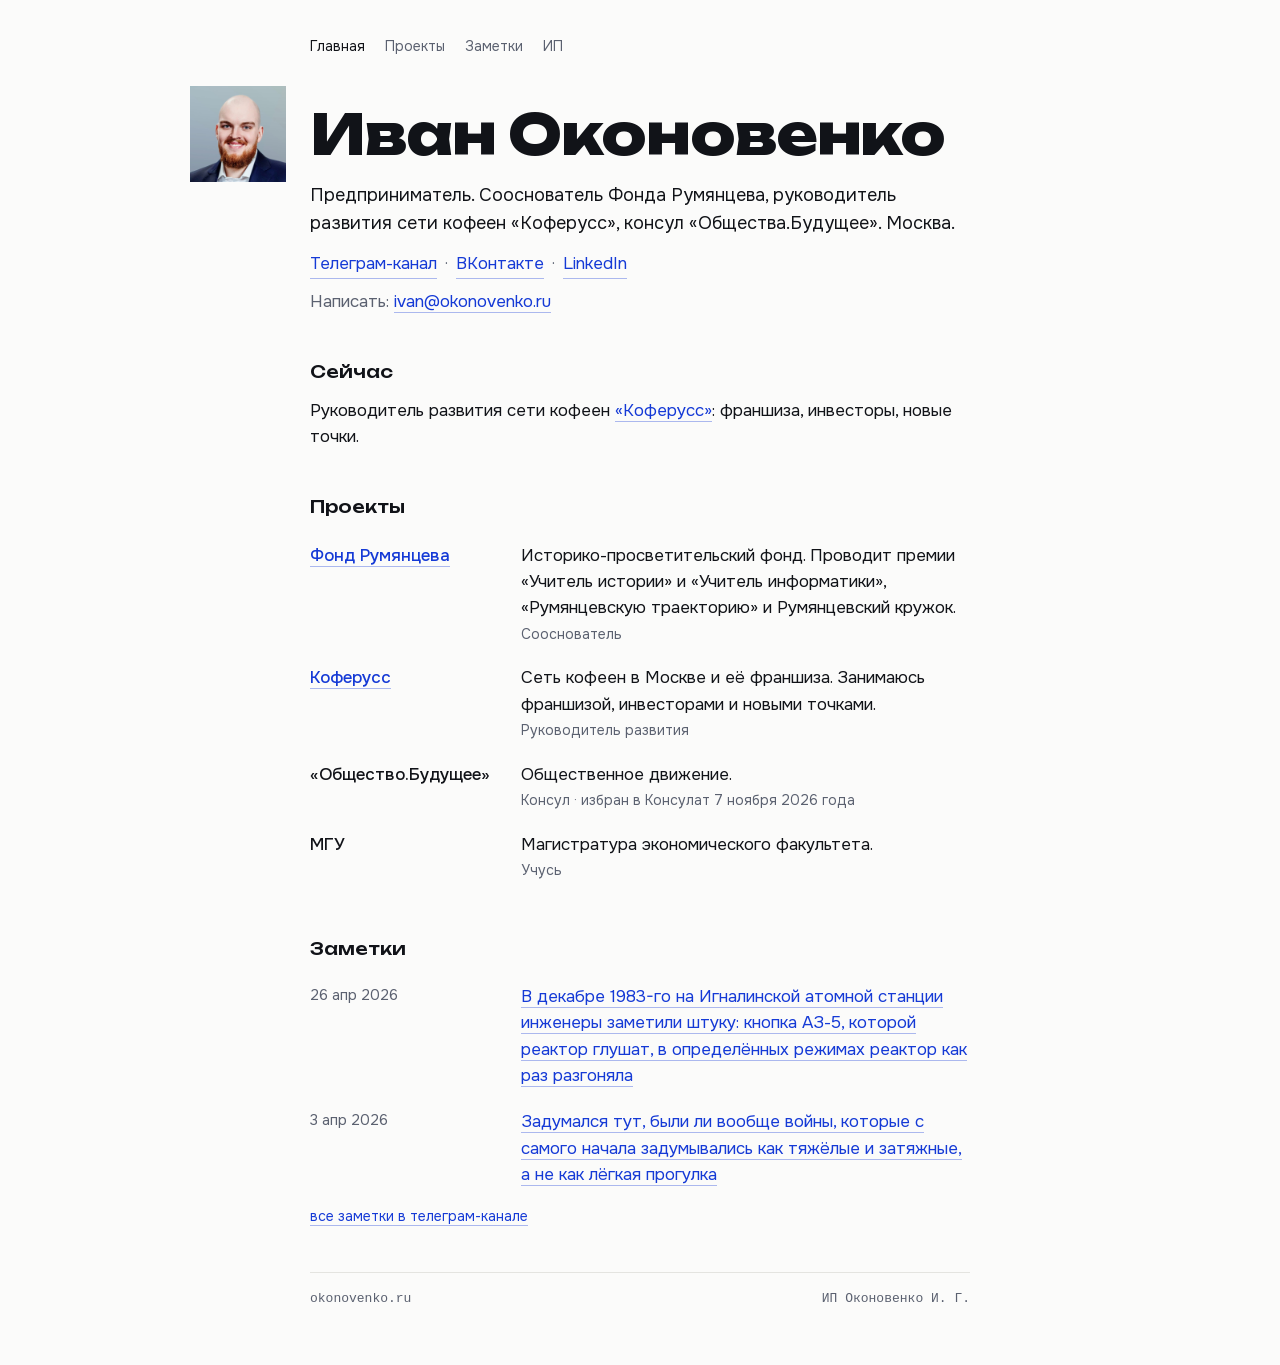
==== index.html @ ab3186ab "Главная: без TenChat, почта отдельной строкой, Фонд первым, канал не проект, блок «Сотрудничество» у" ====
<!doctype html>
<html lang="ru">
<head>
<meta charset="utf-8">
<meta name="viewport" content="width=device-width, initial-scale=1">
<title>Иван Оконовенко</title>
<meta name="description" content="Иван Оконовенко, Москва. Предприниматель, сооснователь Фонда Румянцева, руководитель развития сети кофеен «Коферусс», консул «Общества.Будущее».">
<link rel="canonical" href="https://okonovenko.ru/">
<meta name="robots" content="index, follow, max-image-preview:large">
<meta property="og:type" content="profile">
<meta property="og:title" content="Иван Оконовенко">
<meta property="og:description" content="Иван Оконовенко, Москва. Предприниматель, сооснователь Фонда Румянцева, руководитель развития сети кофеен «Коферусс», консул «Общества.Будущее».">
<meta property="og:url" content="https://okonovenko.ru/">
<meta property="og:image" content="https://okonovenko.ru/og.png">
<meta property="og:image:width" content="1200">
<meta property="og:image:height" content="630">
<meta property="og:locale" content="ru_RU">
<meta name="twitter:card" content="summary_large_image">
<link rel="icon" href="/favicon.svg" type="image/svg+xml">
<link rel="stylesheet" href="/fonts.css">
<style>
*{box-sizing:border-box}
html{-webkit-text-size-adjust:100%}
body{margin:0;font-family:"Onest",system-ui,sans-serif;font-size:17px;line-height:1.55}
a{color:inherit}
a:focus-visible{outline:2px solid currentColor;outline-offset:3px}
.mono{font-family:ui-monospace,SFMono-Regular,Menlo,Consolas,monospace}

:root{--ink:#111318;--muted:#5b6170;--accent:#153ad6;--paper:#fbfbfa;--line:#e4e4e0;--tint:#eef1fc}
body{background:var(--paper);color:var(--ink);padding:20px 20px 40px}
.wrap{max-width:660px;margin:0 auto}
nav{display:flex;flex-wrap:wrap;gap:4px 20px;font-size:14px;color:var(--muted);margin-bottom:48px}
nav a{text-decoration:none}
nav a:first-child{color:var(--ink)}
nav a:hover{color:var(--accent)}
h1{font-family:"Unbounded",sans-serif;font-weight:800;font-size:clamp(30px,7.6vw,56px);line-height:1;letter-spacing:-.02em;margin:0 0 20px}
.head{display:flex;align-items:center;gap:16px;margin:0 0 20px}
.head img{width:72px;height:72px;object-fit:cover;flex:none}
.head h1{margin:0}
p{margin:0 0 14px}
.lead{font-size:18px}
.soc{display:flex;flex-wrap:wrap;gap:4px 8px;color:var(--muted)}
.wr{color:var(--muted);margin-top:-4px}
.soc a,.t a,main p a{color:var(--accent);text-decoration:none;border-bottom:1px solid rgba(21,58,214,.35)}
.soc a:hover,.t a:hover,main p a:hover{border-bottom-color:var(--accent)}
h2{font-family:"Unbounded",sans-serif;font-weight:500;font-size:17px;margin:44px 0 12px}
.row{display:grid;grid-template-columns:1fr;gap:2px 24px;padding:10px 0}
.row .t{font-weight:500}
.row .d small{display:block;color:var(--muted);font-size:14px;margin-top:2px}
.row.n .dt{font-weight:400;color:var(--muted);font-size:15px}
.row.n .d a{color:var(--accent);text-decoration:none;border-bottom:1px solid rgba(21,58,214,.35)}
.more{font-size:14px;margin-top:8px}
.box{background:var(--tint);margin:44px -20px 0;padding:8px 20px 28px}
.box h2{margin-top:24px}
.two{display:grid;grid-template-columns:1fr;gap:18px 32px;margin:18px 0 22px}
.two b{display:block;margin-bottom:4px}
.two p{margin:0}
.btn{display:inline-block;background:var(--ink);color:#fff;text-decoration:none;font-weight:500;padding:11px 20px;border-radius:999px}
.btn:hover{background:var(--accent)}
footer{margin-top:44px;border-top:1px solid var(--line);padding-top:16px;font-size:13px;color:var(--muted);display:flex;flex-wrap:wrap;gap:6px 24px;justify-content:space-between}
@media(min-width:900px){.head{position:relative}.head img{position:absolute;right:100%;margin-right:24px;width:96px;height:96px;top:50%;transform:translateY(-50%)}}
@media(min-width:700px){body{padding:36px 40px 56px}.row{grid-template-columns:11em 1fr}.two{grid-template-columns:1fr 1fr}.box{margin-left:-24px;margin-right:-24px;padding:8px 24px 30px}}

</style>
<!-- Yandex.Metrika counter -->
<script type="text/javascript">
    (function(m,e,t,r,i,k,a){
        m[i]=m[i]||function(){(m[i].a=m[i].a||[]).push(arguments)};
        m[i].l=1*new Date();
        for (var j = 0; j < document.scripts.length; j++) {if (document.scripts[j].src === r) { return; }}
        k=e.createElement(t),a=e.getElementsByTagName(t)[0],k.async=1,k.src=r,a.parentNode.insertBefore(k,a)
    })(window, document,'script','https://mc.yandex.ru/metrika/tag.js?id=114256014', 'ym');

    ym(114256014, 'init', {ssr:true, webvisor:true, clickmap:true, ecommerce:"dataLayer", referrer: document.referrer, url: location.href, accurateTrackBounce:true, trackLinks:true});
</script>
<noscript><div><img src="https://mc.yandex.ru/watch/114256014" style="position:absolute; left:-9999px;" alt="" /></div></noscript>
<!-- /Yandex.Metrika counter -->
</head>
<body>
<div class="wrap">
<nav><a href="/">Главная</a><a href="#proekty">Проекты</a><a href="#zametki">Заметки</a><a href="/ip/">ИП</a></nav>
<main>
<div class="head"><img src="/photo.jpg" width="480" height="480" alt="Иван Оконовенко"><h1>Иван Оконовенко</h1></div>
<p class="lead">Предприниматель. Сооснователь Фонда Румянцева, руководитель развития сети кофеен «Коферусс», консул «Общества.Будущее». Москва.</p>
<p class="soc"><a href="https://t.me/ivanokonovenko">Телеграм-канал</a> · <a href="https://vk.ru/ivanokonovenko">ВКонтакте</a> · <a href="https://ru.linkedin.com/in/ivanokonovenko">LinkedIn</a></p>
<p class="wr">Написать: <a href="mailto:ivan@okonovenko.ru">ivan@okonovenko.ru</a></p>
<h2>Сейчас</h2>
<p>Руководитель развития сети кофеен <a href="https://coffeeruss.ru/">«Коферусс»</a>: франшиза, инвесторы, новые точки.</p>
<h2 id="proekty">Проекты</h2>
<div class="row"><div class="t"><a href="https://fondrumyantseva.ru/">Фонд Румянцева</a></div><div class="d">Историко-просветительский фонд. Проводит премии «Учитель истории» и «Учитель информатики», «Румянцевскую траекторию» и Румянцевский кружок.<small>Сооснователь</small></div></div>
<div class="row"><div class="t"><a href="https://coffeeruss.ru/">Коферусс</a></div><div class="d">Сеть кофеен в Москве и её франшиза. Занимаюсь франшизой, инвесторами и новыми точками.<small>Руководитель развития</small></div></div>
<div class="row"><div class="t">«Общество.Будущее»</div><div class="d">Общественное движение.<small>Консул · избран в Консулат 7 ноября 2026 года</small></div></div>
<div class="row"><div class="t">МГУ</div><div class="d">Магистратура экономического факультета.<small>Учусь</small></div></div>
<h2 id="zametki">Заметки</h2>
<div class="row n"><div class="t dt">26 апр 2026</div><div class="d"><a href="https://t.me/ivanokonovenko/41">В декабре 1983-го на Игналинской атомной станции инженеры заметили штуку: кнопка АЗ-5, которой реактор глушат, в определённых режимах реактор как раз разгоняла</a></div></div>
<div class="row n"><div class="t dt">3 апр 2026</div><div class="d"><a href="https://t.me/ivanokonovenko/37">Задумался тут, были ли вообще войны, которые с самого начала задумывались как тяжёлые и затяжные, а не как лёгкая прогулка</a></div></div>
<p class="more"><a href="https://t.me/ivanokonovenko">все заметки в телеграм-канале</a></p>
</main>
<footer class="mono"><span>okonovenko.ru</span><span>ИП Оконовенко И. Г.</span></footer>
</div>
<script type="application/ld+json">
{
  "@context": "https://schema.org",
  "@type": "Person",
  "name": "Иван Оконовенко",
  "alternateName": ["Оконовенко Иван", "Ivan Okonovenko"],
  "url": "https://okonovenko.ru/",
  "email": "mailto:ivan@okonovenko.ru",
  "jobTitle": "Предприниматель",
  "address": {"@type": "PostalAddress", "addressLocality": "Москва", "addressCountry": "RU"},
  "mainEntityOfPage": {"@type": "WebPage", "@id": "https://okonovenko.ru/"}
}
</script>
</body>
</html>
---- fonts.css ----
/* Unbounded и Onest, SIL Open Font License 1.1 — локальные копии */
@font-face {
  font-family: 'Onest';
  font-style: normal;
  font-weight: 400;
  font-display: swap;
  src: url(fonts/onest-400-cyrillic.woff2) format('woff2');
  unicode-range: U+0301, U+0400-045F, U+0490-0491, U+04B0-04B1, U+2116;
}
@font-face {
  font-family: 'Onest';
  font-style: normal;
  font-weight: 400;
  font-display: swap;
  src: url(fonts/onest-400-latin.woff2) format('woff2');
  unicode-range: U+0000-00FF, U+0131, U+0152-0153, U+02BB-02BC, U+02C6, U+02DA, U+02DC, U+0304, U+0308, U+0329, U+2000-206F, U+20AC, U+2122, U+2191, U+2193, U+2212, U+2215, U+FEFF, U+FFFD;
}
@font-face {
  font-family: 'Onest';
  font-style: normal;
  font-weight: 500;
  font-display: swap;
  src: url(fonts/onest-500-cyrillic.woff2) format('woff2');
  unicode-range: U+0301, U+0400-045F, U+0490-0491, U+04B0-04B1, U+2116;
}
@font-face {
  font-family: 'Onest';
  font-style: normal;
  font-weight: 500;
  font-display: swap;
  src: url(fonts/onest-500-latin.woff2) format('woff2');
  unicode-range: U+0000-00FF, U+0131, U+0152-0153, U+02BB-02BC, U+02C6, U+02DA, U+02DC, U+0304, U+0308, U+0329, U+2000-206F, U+20AC, U+2122, U+2191, U+2193, U+2212, U+2215, U+FEFF, U+FFFD;
}
@font-face {
  font-family: 'Unbounded';
  font-style: normal;
  font-weight: 400;
  font-display: swap;
  src: url(fonts/unbounded-400-cyrillic.woff2) format('woff2');
  unicode-range: U+0301, U+0400-045F, U+0490-0491, U+04B0-04B1, U+2116;
}
@font-face {
  font-family: 'Unbounded';
  font-style: normal;
  font-weight: 400;
  font-display: swap;
  src: url(fonts/unbounded-400-latin.woff2) format('woff2');
  unicode-range: U+0000-00FF, U+0131, U+0152-0153, U+02BB-02BC, U+02C6, U+02DA, U+02DC, U+0304, U+0308, U+0329, U+2000-206F, U+20AC, U+2122, U+2191, U+2193, U+2212, U+2215, U+FEFF, U+FFFD;
}
@font-face {
  font-family: 'Unbounded';
  font-style: normal;
  font-weight: 500;
  font-display: swap;
  src: url(fonts/unbounded-500-cyrillic.woff2) format('woff2');
  unicode-range: U+0301, U+0400-045F, U+0490-0491, U+04B0-04B1, U+2116;
}
@font-face {
  font-family: 'Unbounded';
  font-style: normal;
  font-weight: 500;
  font-display: swap;
  src: url(fonts/unbounded-500-latin.woff2) format('woff2');
  unicode-range: U+0000-00FF, U+0131, U+0152-0153, U+02BB-02BC, U+02C6, U+02DA, U+02DC, U+0304, U+0308, U+0329, U+2000-206F, U+20AC, U+2122, U+2191, U+2193, U+2212, U+2215, U+FEFF, U+FFFD;
}
@font-face {
  font-family: 'Unbounded';
  font-style: normal;
  font-weight: 800;
  font-display: swap;
  src: url(fonts/unbounded-800-cyrillic.woff2) format('woff2');
  unicode-range: U+0301, U+0400-045F, U+0490-0491, U+04B0-04B1, U+2116;
}
@font-face {
  font-family: 'Unbounded';
  font-style: normal;
  font-weight: 800;
  font-display: swap;
  src: url(fonts/unbounded-800-latin.woff2) format('woff2');
  unicode-range: U+0000-00FF, U+0131, U+0152-0153, U+02BB-02BC, U+02C6, U+02DA, U+02DC, U+0304, U+0308, U+0329, U+2000-206F, U+20AC, U+2122, U+2191, U+2193, U+2212, U+2215, U+FEFF, U+FFFD;
}
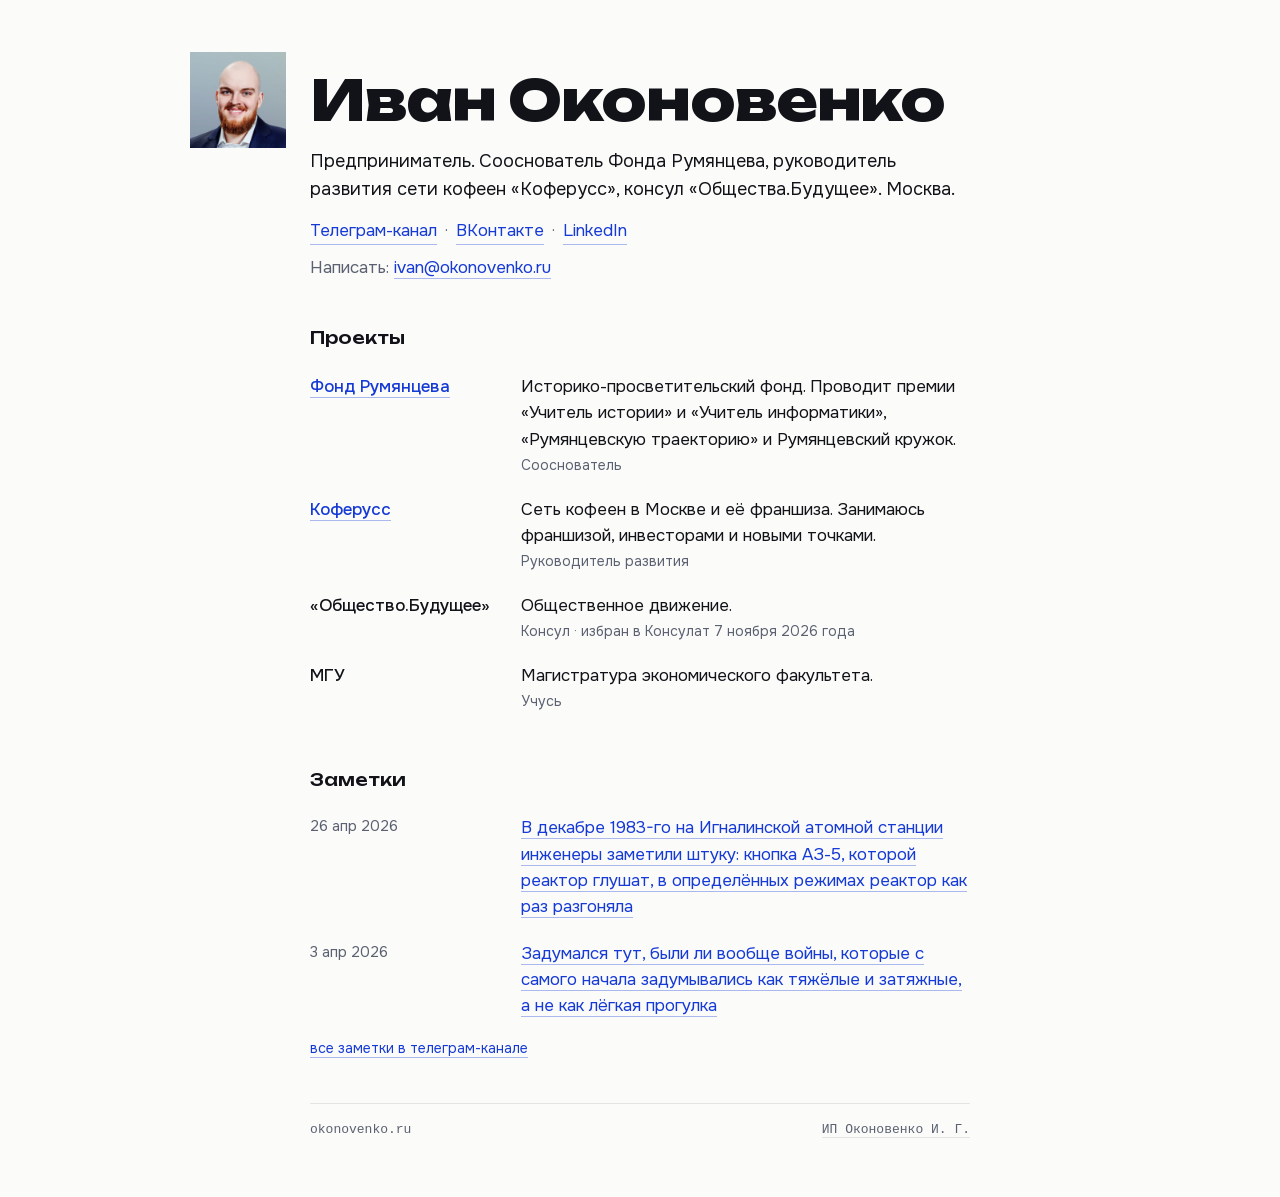
==== commit 468fc2e7: "Главная без шапки и без блока «Сейчас», ИП ссылкой в подвале; /ip: ИП для договора и оплаты консульт" ====
--- a/index.html
+++ b/index.html
@@ -27,8 +27,9 @@
 .mono{font-family:ui-monospace,SFMono-Regular,Menlo,Consolas,monospace}
 
 :root{--ink:#111318;--muted:#5b6170;--accent:#153ad6;--paper:#fbfbfa;--line:#e4e4e0;--tint:#eef1fc}
-body{background:var(--paper);color:var(--ink);padding:20px 20px 40px}
+body{background:var(--paper);color:var(--ink);padding:36px 20px 40px}
 .wrap{max-width:660px;margin:0 auto}
+footer a{text-decoration:none;border-bottom:1px solid var(--line)}
 nav{display:flex;flex-wrap:wrap;gap:4px 20px;font-size:14px;color:var(--muted);margin-bottom:48px}
 nav a{text-decoration:none}
 nav a:first-child{color:var(--ink)}
@@ -59,7 +60,7 @@
 .btn:hover{background:var(--accent)}
 footer{margin-top:44px;border-top:1px solid var(--line);padding-top:16px;font-size:13px;color:var(--muted);display:flex;flex-wrap:wrap;gap:6px 24px;justify-content:space-between}
 @media(min-width:900px){.head{position:relative}.head img{position:absolute;right:100%;margin-right:24px;width:96px;height:96px;top:50%;transform:translateY(-50%)}}
-@media(min-width:700px){body{padding:36px 40px 56px}.row{grid-template-columns:11em 1fr}.two{grid-template-columns:1fr 1fr}.box{margin-left:-24px;margin-right:-24px;padding:8px 24px 30px}}
+@media(min-width:700px){body{padding:72px 40px 56px}.row{grid-template-columns:11em 1fr}.two{grid-template-columns:1fr 1fr}.box{margin-left:-24px;margin-right:-24px;padding:8px 24px 30px}}
 
 </style>
 <!-- Yandex.Metrika counter -->
@@ -78,14 +79,11 @@
 </head>
 <body>
 <div class="wrap">
-<nav><a href="/">Главная</a><a href="#proekty">Проекты</a><a href="#zametki">Заметки</a><a href="/ip/">ИП</a></nav>
 <main>
 <div class="head"><img src="/photo.jpg" width="480" height="480" alt="Иван Оконовенко"><h1>Иван Оконовенко</h1></div>
 <p class="lead">Предприниматель. Сооснователь Фонда Румянцева, руководитель развития сети кофеен «Коферусс», консул «Общества.Будущее». Москва.</p>
 <p class="soc"><a href="https://t.me/ivanokonovenko">Телеграм-канал</a> · <a href="https://vk.ru/ivanokonovenko">ВКонтакте</a> · <a href="https://ru.linkedin.com/in/ivanokonovenko">LinkedIn</a></p>
 <p class="wr">Написать: <a href="mailto:ivan@okonovenko.ru">ivan@okonovenko.ru</a></p>
-<h2>Сейчас</h2>
-<p>Руководитель развития сети кофеен <a href="https://coffeeruss.ru/">«Коферусс»</a>: франшиза, инвесторы, новые точки.</p>
 <h2 id="proekty">Проекты</h2>
 <div class="row"><div class="t"><a href="https://fondrumyantseva.ru/">Фонд Румянцева</a></div><div class="d">Историко-просветительский фонд. Проводит премии «Учитель истории» и «Учитель информатики», «Румянцевскую траекторию» и Румянцевский кружок.<small>Сооснователь</small></div></div>
 <div class="row"><div class="t"><a href="https://coffeeruss.ru/">Коферусс</a></div><div class="d">Сеть кофеен в Москве и её франшиза. Занимаюсь франшизой, инвесторами и новыми точками.<small>Руководитель развития</small></div></div>
@@ -96,7 +94,7 @@
 <div class="row n"><div class="t dt">3 апр 2026</div><div class="d"><a href="https://t.me/ivanokonovenko/37">Задумался тут, были ли вообще войны, которые с самого начала задумывались как тяжёлые и затяжные, а не как лёгкая прогулка</a></div></div>
 <p class="more"><a href="https://t.me/ivanokonovenko">все заметки в телеграм-канале</a></p>
 </main>
-<footer class="mono"><span>okonovenko.ru</span><span>ИП Оконовенко И. Г.</span></footer>
+<footer class="mono"><span>okonovenko.ru</span><span><a href="/ip/">ИП Оконовенко И. Г.</a></span></footer>
 </div>
 <script type="application/ld+json">
 {
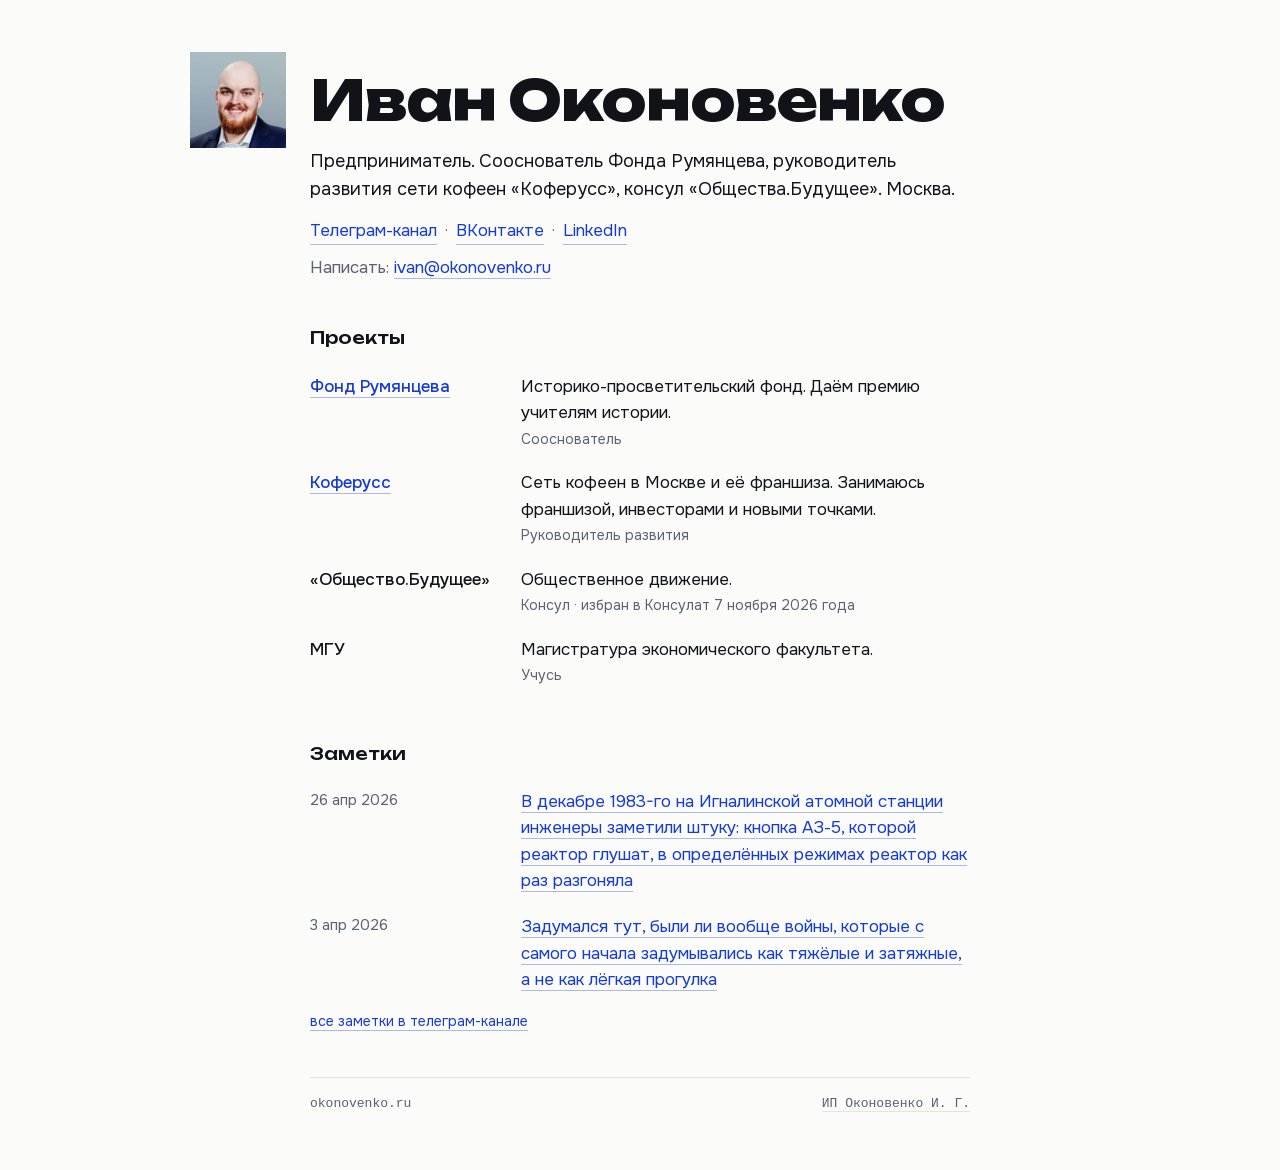
==== commit 795da534: "Фонд Румянцева: верное описание (премия учителям истории). Слово Ивана 15.11 Co-Authored-By: Claude " ====
--- a/index.html
+++ b/index.html
@@ -85,7 +85,7 @@
 <p class="soc"><a href="https://t.me/ivanokonovenko">Телеграм-канал</a> · <a href="https://vk.ru/ivanokonovenko">ВКонтакте</a> · <a href="https://ru.linkedin.com/in/ivanokonovenko">LinkedIn</a></p>
 <p class="wr">Написать: <a href="mailto:ivan@okonovenko.ru">ivan@okonovenko.ru</a></p>
 <h2 id="proekty">Проекты</h2>
-<div class="row"><div class="t"><a href="https://fondrumyantseva.ru/">Фонд Румянцева</a></div><div class="d">Историко-просветительский фонд. Проводит премии «Учитель истории» и «Учитель информатики», «Румянцевскую траекторию» и Румянцевский кружок.<small>Сооснователь</small></div></div>
+<div class="row"><div class="t"><a href="https://fondrumyantseva.ru/">Фонд Румянцева</a></div><div class="d">Историко-просветительский фонд. Даём премию учителям истории.<small>Сооснователь</small></div></div>
 <div class="row"><div class="t"><a href="https://coffeeruss.ru/">Коферусс</a></div><div class="d">Сеть кофеен в Москве и её франшиза. Занимаюсь франшизой, инвесторами и новыми точками.<small>Руководитель развития</small></div></div>
 <div class="row"><div class="t">«Общество.Будущее»</div><div class="d">Общественное движение.<small>Консул · избран в Консулат 7 ноября 2026 года</small></div></div>
 <div class="row"><div class="t">МГУ</div><div class="d">Магистратура экономического факультета.<small>Учусь</small></div></div>
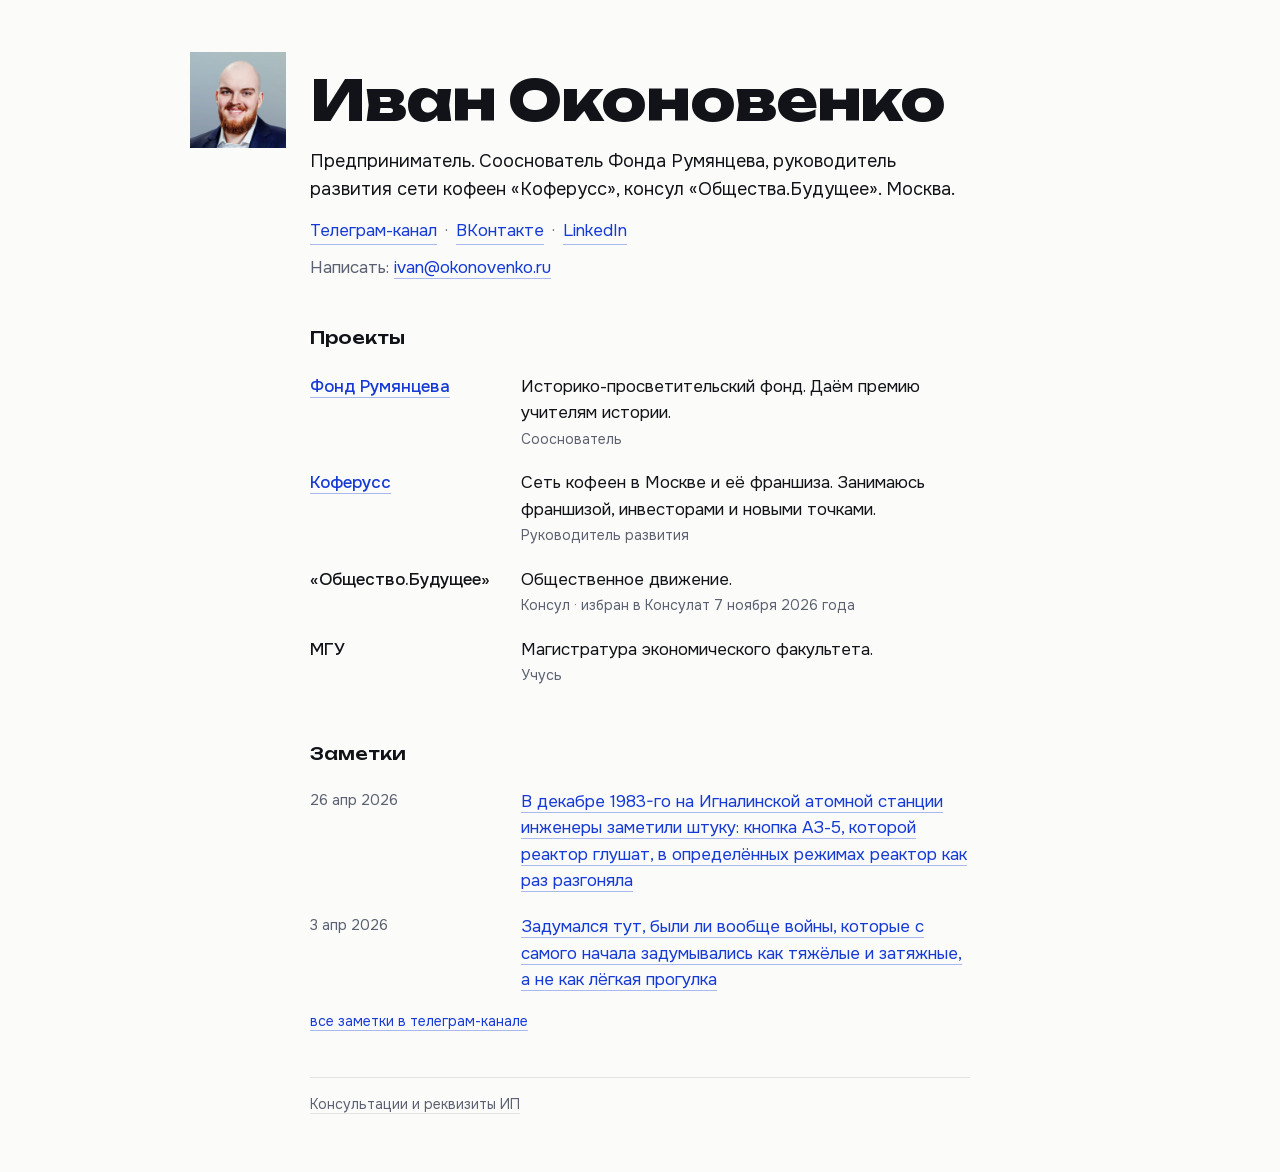
==== commit e93e602c: "Подвал главной: одна ссылка «Консультации и реквизиты ИП». Слово Ивана 15.11 Co-Authored-By: Claude " ====
--- a/index.html
+++ b/index.html
@@ -58,7 +58,7 @@
 .two p{margin:0}
 .btn{display:inline-block;background:var(--ink);color:#fff;text-decoration:none;font-weight:500;padding:11px 20px;border-radius:999px}
 .btn:hover{background:var(--accent)}
-footer{margin-top:44px;border-top:1px solid var(--line);padding-top:16px;font-size:13px;color:var(--muted);display:flex;flex-wrap:wrap;gap:6px 24px;justify-content:space-between}
+footer{margin-top:44px;border-top:1px solid var(--line);padding-top:16px;font-size:14px;color:var(--muted)}
 @media(min-width:900px){.head{position:relative}.head img{position:absolute;right:100%;margin-right:24px;width:96px;height:96px;top:50%;transform:translateY(-50%)}}
 @media(min-width:700px){body{padding:72px 40px 56px}.row{grid-template-columns:11em 1fr}.two{grid-template-columns:1fr 1fr}.box{margin-left:-24px;margin-right:-24px;padding:8px 24px 30px}}
 
@@ -94,7 +94,7 @@
 <div class="row n"><div class="t dt">3 апр 2026</div><div class="d"><a href="https://t.me/ivanokonovenko/37">Задумался тут, были ли вообще войны, которые с самого начала задумывались как тяжёлые и затяжные, а не как лёгкая прогулка</a></div></div>
 <p class="more"><a href="https://t.me/ivanokonovenko">все заметки в телеграм-канале</a></p>
 </main>
-<footer class="mono"><span>okonovenko.ru</span><span><a href="/ip/">ИП Оконовенко И. Г.</a></span></footer>
+<footer><a href="/ip/">Консультации и реквизиты ИП</a></footer>
 </div>
 <script type="application/ld+json">
 {
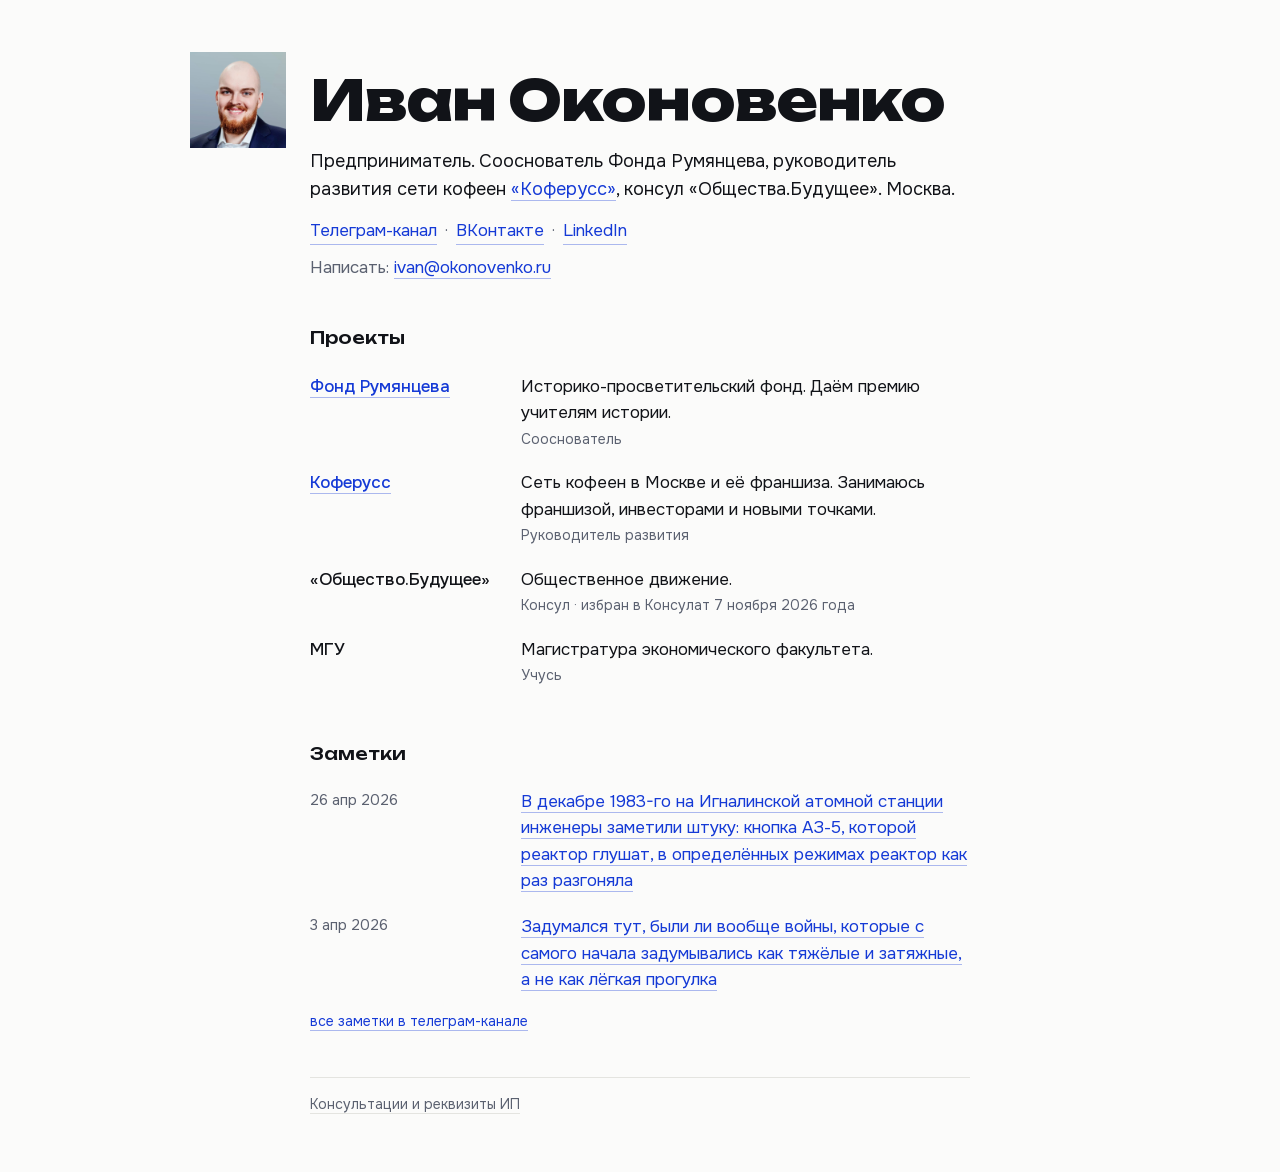
==== commit 684bee1c: "Ссылка на coffeeruss.ru в первой фразе. Слово Ивана 15.11 Co-Authored-By: Claude Fable 5.2 <noreply@" ====
--- a/index.html
+++ b/index.html
@@ -81,7 +81,7 @@
 <div class="wrap">
 <main>
 <div class="head"><img src="/photo.jpg" width="480" height="480" alt="Иван Оконовенко"><h1>Иван Оконовенко</h1></div>
-<p class="lead">Предприниматель. Сооснователь Фонда Румянцева, руководитель развития сети кофеен «Коферусс», консул «Общества.Будущее». Москва.</p>
+<p class="lead">Предприниматель. Сооснователь Фонда Румянцева, руководитель развития сети кофеен <a href="https://coffeeruss.ru/">«Коферусс»</a>, консул «Общества.Будущее». Москва.</p>
 <p class="soc"><a href="https://t.me/ivanokonovenko">Телеграм-канал</a> · <a href="https://vk.ru/ivanokonovenko">ВКонтакте</a> · <a href="https://ru.linkedin.com/in/ivanokonovenko">LinkedIn</a></p>
 <p class="wr">Написать: <a href="mailto:ivan@okonovenko.ru">ivan@okonovenko.ru</a></p>
 <h2 id="proekty">Проекты</h2>
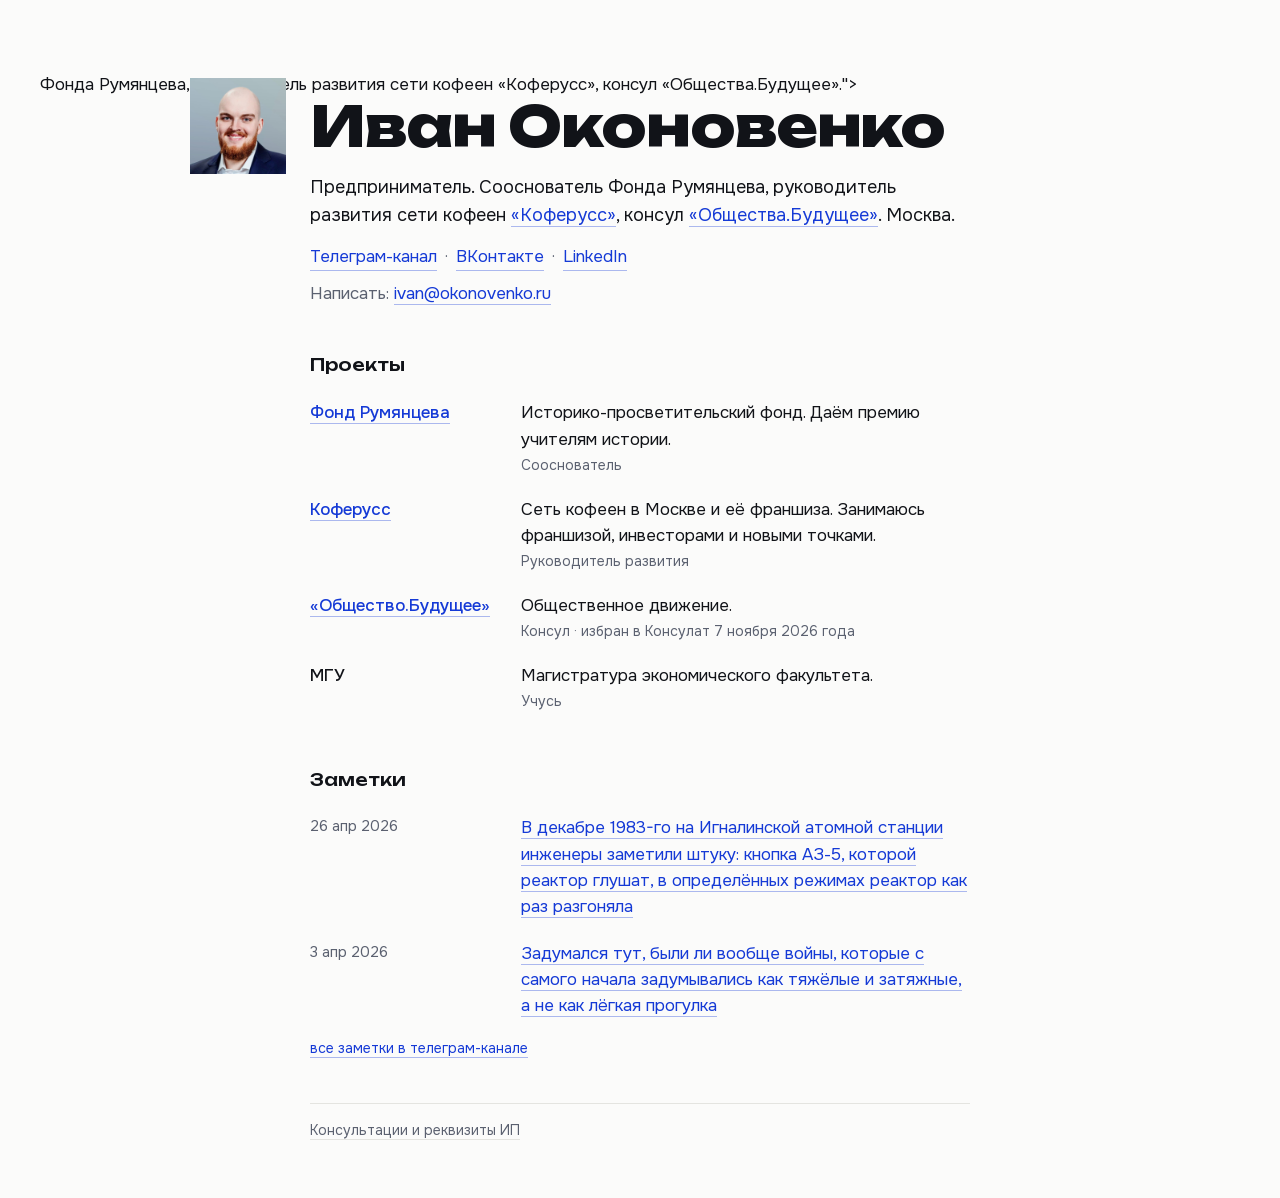
==== commit 5af29acf: "Ссылки на Фонд Румянцева и Общество.Будущее в первой фразе и в проектах. Слово Ивана 15.11 Co-Author" ====
--- a/index.html
+++ b/index.html
@@ -3,19 +3,21 @@
 <head>
 <meta charset="utf-8">
 <meta name="viewport" content="width=device-width, initial-scale=1">
-<title>Иван Оконовенко</title>
-<meta name="description" content="Иван Оконовенко, Москва. Предприниматель, сооснователь Фонда Румянцева, руководитель развития сети кофеен «Коферусс», консул «Общества.Будущее».">
+<title>Иван Оконовенко — Фонд Румянцева, Коферусс, Общество.Будущее</title>
+<meta name="description" content="Иван Оконовенко, Москва. Сооснователь <a href="https://fondrumyantseva.ru/">Фонда Румянцева</a>, руководитель развития сети кофеен «Коферусс», консул «Общества.Будущее».">
+<link rel="alternate" type="text/plain" href="https://okonovenko.ru/llms.txt" title="Кратко для ИИ-ассистентов">
 <link rel="canonical" href="https://okonovenko.ru/">
 <meta name="robots" content="index, follow, max-image-preview:large">
 <meta property="og:type" content="profile">
-<meta property="og:title" content="Иван Оконовенко">
-<meta property="og:description" content="Иван Оконовенко, Москва. Предприниматель, сооснователь Фонда Румянцева, руководитель развития сети кофеен «Коферусс», консул «Общества.Будущее».">
+<meta property="og:title" content="Иван Оконовенко — Фонд Румянцева, Коферусс, Общество.Будущее">
+<meta property="og:description" content="Иван Оконовенко, Москва. Сооснователь Фонда Румянцева, руководитель развития сети кофеен «Коферусс», консул «Общества.Будущее».">
 <meta property="og:url" content="https://okonovenko.ru/">
-<meta property="og:image" content="https://okonovenko.ru/og.png">
-<meta property="og:image:width" content="1200">
-<meta property="og:image:height" content="630">
+<meta property="og:image" content="https://okonovenko.ru/photo.jpg">
+<meta property="og:image:width" content="480">
+<meta property="og:image:height" content="480">
+<meta property="og:site_name" content="Иван Оконовенко">
 <meta property="og:locale" content="ru_RU">
-<meta name="twitter:card" content="summary_large_image">
+<meta name="twitter:card" content="summary">
 <link rel="icon" href="/favicon.svg" type="image/svg+xml">
 <link rel="stylesheet" href="/fonts.css">
 <style>
@@ -81,32 +83,107 @@
 <div class="wrap">
 <main>
 <div class="head"><img src="/photo.jpg" width="480" height="480" alt="Иван Оконовенко"><h1>Иван Оконовенко</h1></div>
-<p class="lead">Предприниматель. Сооснователь Фонда Румянцева, руководитель развития сети кофеен <a href="https://coffeeruss.ru/">«Коферусс»</a>, консул «Общества.Будущее». Москва.</p>
-<p class="soc"><a href="https://t.me/ivanokonovenko">Телеграм-канал</a> · <a href="https://vk.ru/ivanokonovenko">ВКонтакте</a> · <a href="https://ru.linkedin.com/in/ivanokonovenko">LinkedIn</a></p>
+<p class="lead">Предприниматель. Сооснователь Фонда Румянцева, руководитель развития сети кофеен <a href="https://coffeeruss.ru/">«Коферусс»</a>, консул <a href="https://xn----9sbbcmcea7ed5amrb4fk.xn--p1ai/">«Общества.Будущее»</a>. Москва.</p>
+<p class="soc"><a rel="me" href="https://t.me/ivanokonovenko">Телеграм-канал</a> · <a rel="me" href="https://vk.ru/ivanokonovenko">ВКонтакте</a> · <a rel="me" href="https://ru.linkedin.com/in/ivanokonovenko">LinkedIn</a></p>
 <p class="wr">Написать: <a href="mailto:ivan@okonovenko.ru">ivan@okonovenko.ru</a></p>
 <h2 id="proekty">Проекты</h2>
 <div class="row"><div class="t"><a href="https://fondrumyantseva.ru/">Фонд Румянцева</a></div><div class="d">Историко-просветительский фонд. Даём премию учителям истории.<small>Сооснователь</small></div></div>
 <div class="row"><div class="t"><a href="https://coffeeruss.ru/">Коферусс</a></div><div class="d">Сеть кофеен в Москве и её франшиза. Занимаюсь франшизой, инвесторами и новыми точками.<small>Руководитель развития</small></div></div>
-<div class="row"><div class="t">«Общество.Будущее»</div><div class="d">Общественное движение.<small>Консул · избран в Консулат 7 ноября 2026 года</small></div></div>
+<div class="row"><div class="t"><a href="https://xn----9sbbcmcea7ed5amrb4fk.xn--p1ai/">«Общество.Будущее»</a></div><div class="d">Общественное движение.<small>Консул · избран в Консулат 7 ноября 2026 года</small></div></div>
 <div class="row"><div class="t">МГУ</div><div class="d">Магистратура экономического факультета.<small>Учусь</small></div></div>
 <h2 id="zametki">Заметки</h2>
 <div class="row n"><div class="t dt">26 апр 2026</div><div class="d"><a href="https://t.me/ivanokonovenko/41">В декабре 1983-го на Игналинской атомной станции инженеры заметили штуку: кнопка АЗ-5, которой реактор глушат, в определённых режимах реактор как раз разгоняла</a></div></div>
 <div class="row n"><div class="t dt">3 апр 2026</div><div class="d"><a href="https://t.me/ivanokonovenko/37">Задумался тут, были ли вообще войны, которые с самого начала задумывались как тяжёлые и затяжные, а не как лёгкая прогулка</a></div></div>
-<p class="more"><a href="https://t.me/ivanokonovenko">все заметки в телеграм-канале</a></p>
+<p class="more"><a rel="me" href="https://t.me/ivanokonovenko">все заметки в телеграм-канале</a></p>
 </main>
 <footer><a href="/ip/">Консультации и реквизиты ИП</a></footer>
 </div>
 <script type="application/ld+json">
 {
-  "@context": "https://schema.org",
-  "@type": "Person",
-  "name": "Иван Оконовенко",
-  "alternateName": ["Оконовенко Иван", "Ivan Okonovenko"],
-  "url": "https://okonovenko.ru/",
-  "email": "mailto:ivan@okonovenko.ru",
-  "jobTitle": "Предприниматель",
-  "address": {"@type": "PostalAddress", "addressLocality": "Москва", "addressCountry": "RU"},
-  "mainEntityOfPage": {"@type": "WebPage", "@id": "https://okonovenko.ru/"}
+ "@context": "https://schema.org",
+ "@graph": [
+  {
+   "@type": "WebSite",
+   "@id": "https://okonovenko.ru/#website",
+   "url": "https://okonovenko.ru/",
+   "name": "Иван Оконовенко",
+   "inLanguage": "ru",
+   "publisher": {
+    "@id": "https://okonovenko.ru/#person"
+   }
+  },
+  {
+   "@type": "ProfilePage",
+   "@id": "https://okonovenko.ru/#page",
+   "url": "https://okonovenko.ru/",
+   "name": "Иван Оконовенко — Фонд Румянцева, Коферусс, Общество.Будущее",
+   "inLanguage": "ru",
+   "isPartOf": {
+    "@id": "https://okonovenko.ru/#website"
+   },
+   "mainEntity": {
+    "@id": "https://okonovenko.ru/#person"
+   },
+   "dateModified": "2026-11-15"
+  },
+  {
+   "@type": "Person",
+   "@id": "https://okonovenko.ru/#person",
+   "name": "Иван Оконовенко",
+   "alternateName": [
+    "Оконовенко Иван",
+    "Ivan Okonovenko",
+    "Оконовенко Иван Григорьевич"
+   ],
+   "givenName": "Иван",
+   "familyName": "Оконовенко",
+   "url": "https://okonovenko.ru/",
+   "image": "https://okonovenko.ru/photo.jpg",
+   "email": "mailto:ivan@okonovenko.ru",
+   "description": "Иван Оконовенко, Москва. Сооснователь Фонда Румянцева, руководитель развития сети кофеен «Коферусс», консул «Общества.Будущее».",
+   "jobTitle": [
+    "Сооснователь Фонда Румянцева",
+    "Руководитель развития сети кофеен «Коферусс»",
+    "Консул «Общества.Будущее»"
+   ],
+   "homeLocation": {
+    "@type": "Place",
+    "name": "Москва",
+    "address": {
+     "@type": "PostalAddress",
+     "addressLocality": "Москва",
+     "addressCountry": "RU"
+    }
+   },
+   "affiliation": [
+    {
+     "@type": "NGO",
+     "name": "Фонд Румянцева",
+     "url": "https://fondrumyantseva.ru/"
+    },
+    {
+     "@type": "Organization",
+     "name": "Общество.Будущее",
+    "url": "https://общество-будущее.рф/"
+    }
+   ],
+   "worksFor": {
+    "@type": "Organization",
+    "name": "Коферусс",
+    "url": "https://coffeeruss.ru/"
+   },
+   "alumniOf": {
+    "@type": "CollegeOrUniversity",
+    "name": "МГУ имени М. В. Ломоносова, экономический факультет"
+   },
+   "sameAs": [
+    "https://t.me/ivanokonovenko",
+    "https://vk.ru/ivanokonovenko",
+    "https://ru.linkedin.com/in/ivanokonovenko",
+    "https://fondrumyantseva.ru/about/"
+   ]
+  }
+ ]
 }
 </script>
 </body>
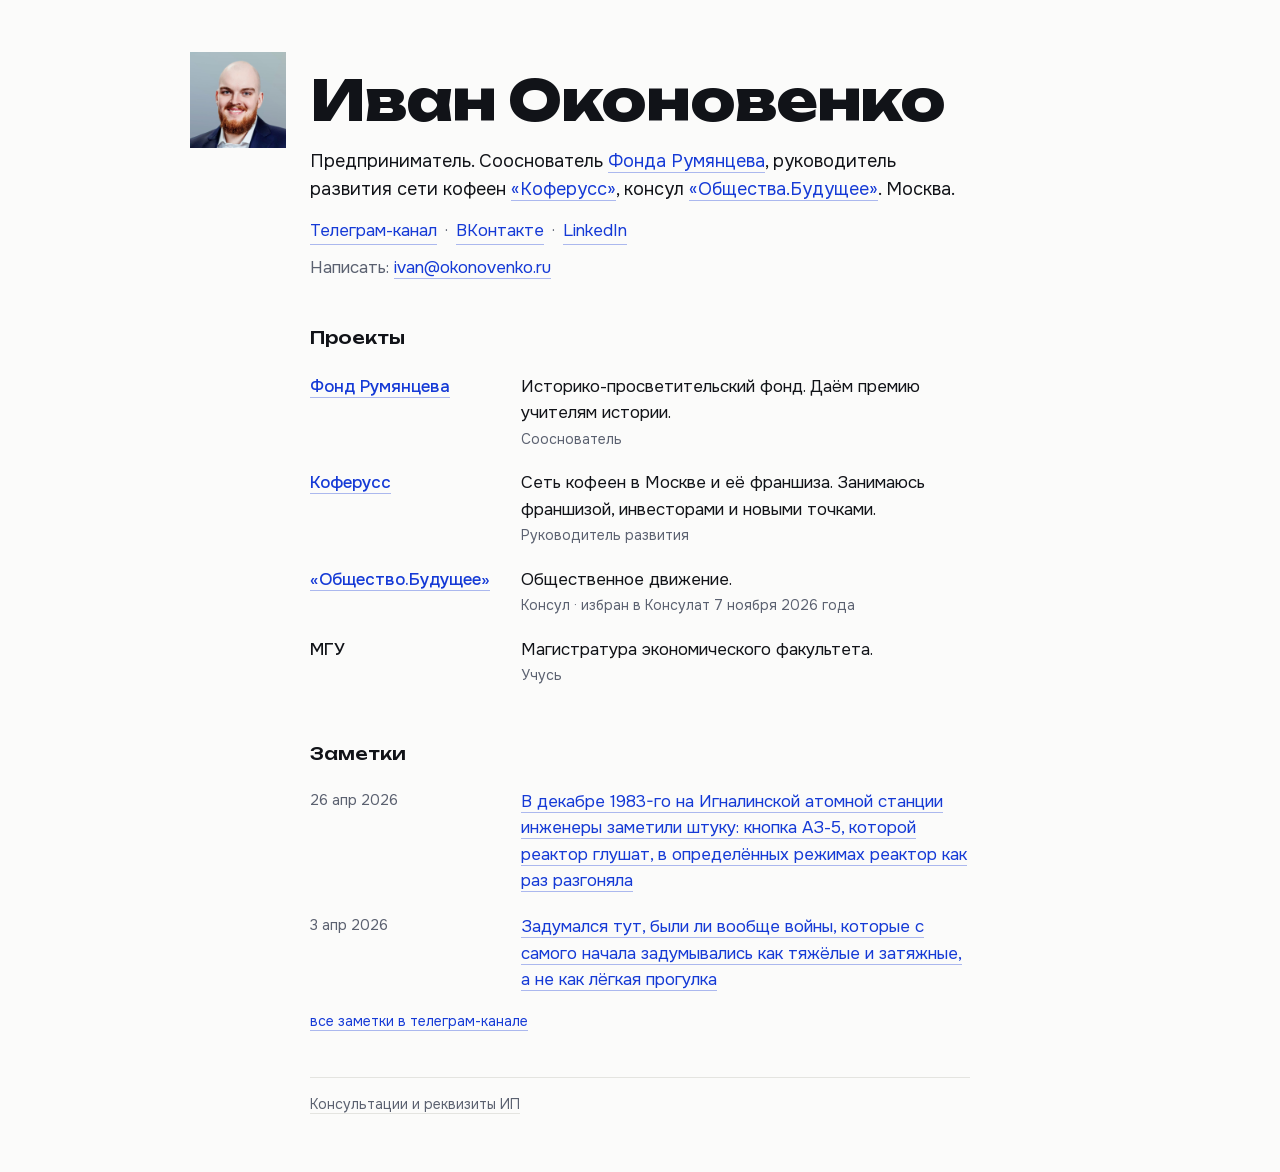
==== commit fa23b4d4: "Починка: ссылка на Фонд попала в meta description, возвращено; ссылка стоит в первой фразе Co-Author" ====
--- a/index.html
+++ b/index.html
@@ -4,7 +4,7 @@
 <meta charset="utf-8">
 <meta name="viewport" content="width=device-width, initial-scale=1">
 <title>Иван Оконовенко — Фонд Румянцева, Коферусс, Общество.Будущее</title>
-<meta name="description" content="Иван Оконовенко, Москва. Сооснователь <a href="https://fondrumyantseva.ru/">Фонда Румянцева</a>, руководитель развития сети кофеен «Коферусс», консул «Общества.Будущее».">
+<meta name="description" content="Иван Оконовенко, Москва. Сооснователь Фонда Румянцева, руководитель развития сети кофеен «Коферусс», консул «Общества.Будущее».">
 <link rel="alternate" type="text/plain" href="https://okonovenko.ru/llms.txt" title="Кратко для ИИ-ассистентов">
 <link rel="canonical" href="https://okonovenko.ru/">
 <meta name="robots" content="index, follow, max-image-preview:large">
@@ -83,7 +83,7 @@
 <div class="wrap">
 <main>
 <div class="head"><img src="/photo.jpg" width="480" height="480" alt="Иван Оконовенко"><h1>Иван Оконовенко</h1></div>
-<p class="lead">Предприниматель. Сооснователь Фонда Румянцева, руководитель развития сети кофеен <a href="https://coffeeruss.ru/">«Коферусс»</a>, консул <a href="https://xn----9sbbcmcea7ed5amrb4fk.xn--p1ai/">«Общества.Будущее»</a>. Москва.</p>
+<p class="lead">Предприниматель. Сооснователь <a href="https://fondrumyantseva.ru/">Фонда Румянцева</a>, руководитель развития сети кофеен <a href="https://coffeeruss.ru/">«Коферусс»</a>, консул <a href="https://xn----9sbbcmcea7ed5amrb4fk.xn--p1ai/">«Общества.Будущее»</a>. Москва.</p>
 <p class="soc"><a rel="me" href="https://t.me/ivanokonovenko">Телеграм-канал</a> · <a rel="me" href="https://vk.ru/ivanokonovenko">ВКонтакте</a> · <a rel="me" href="https://ru.linkedin.com/in/ivanokonovenko">LinkedIn</a></p>
 <p class="wr">Написать: <a href="mailto:ivan@okonovenko.ru">ivan@okonovenko.ru</a></p>
 <h2 id="proekty">Проекты</h2>
